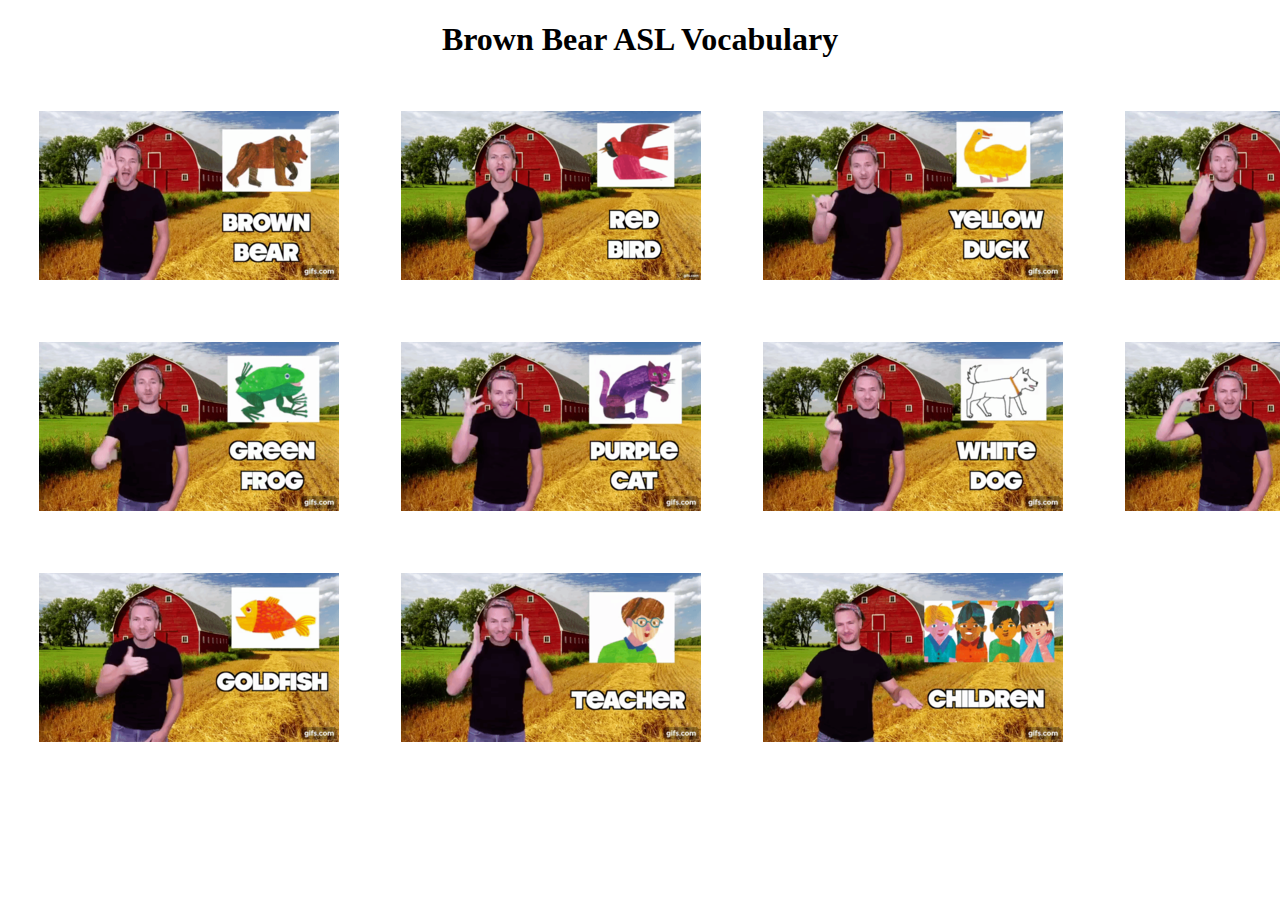
==== public/index.html @ 930a50ea "init commit" ====
<?xml version="1.0" encoding="US-ASCII"?>
<!DOCTYPE html PUBLIC "-//W3C//DTD XHTML 1.0 Strict//EN" "http://www.w3.org/TR/xhtml1/DTD/xhtml1-strict.dtd">
<html>
<head>
<title>Brown Bear ASL Vocabulary</title>
</head>
<body style="text-align: center;">
<h1>Brown Bear ASL Vocabulary</h1>
<div>
<img usemap="#photo_index" src="photo_index.png" style="border: 0;" alt="Image map" />
<map id="photo_index" name="photo_index">
  <area href="./html/01_brown_bear.html" shape="rect" coords="0,0,361,230" alt="" />
  <area href="./html/02_red_bird.html" shape="rect" coords="362,0,723,230" alt="" />
  <area href="./html/03_yellow_duck.html" shape="rect" coords="724,0,1085,230" alt="" />
  <area href="./html/04_blue_horse.html" shape="rect" coords="1086,0,1447,230" alt="" />
  <area href="./html/05_green_frog.html" shape="rect" coords="0,231,361,461" alt="" />
  <area href="./html/06_purple_cat.html" shape="rect" coords="362,231,723,461" alt="" />
  <area href="./html/07_white_dog.html" shape="rect" coords="724,231,1085,461" alt="" />
  <area href="./html/08_black_sheep.html" shape="rect" coords="1086,231,1447,461" alt="" />
  <area href="./html/09_gold_fish.html" shape="rect" coords="0,462,361,692" alt="" />
  <area href="./html/10_teacher.html" shape="rect" coords="362,462,723,692" alt="" />
  <area href="./html/11_children.html" shape="rect" coords="724,462,1085,692" alt="" />
</map>
</div>
</body>
</html>
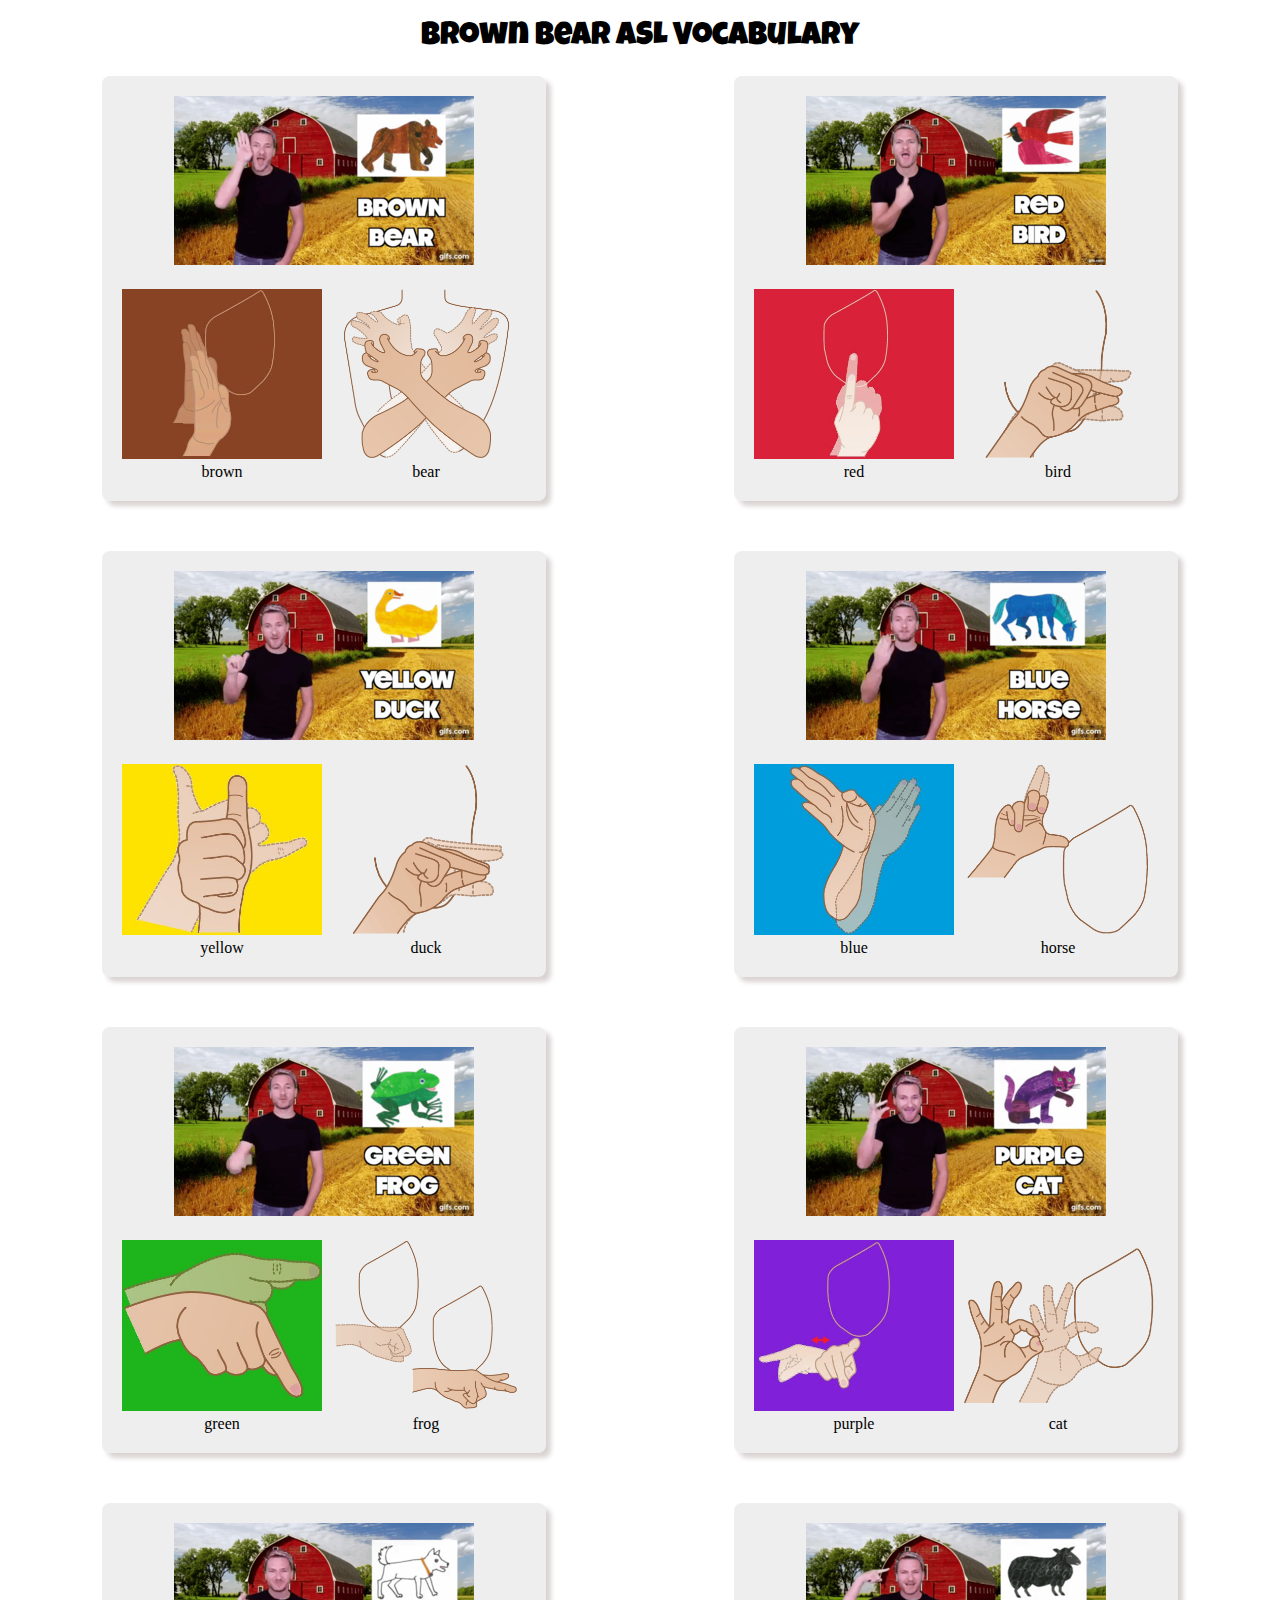
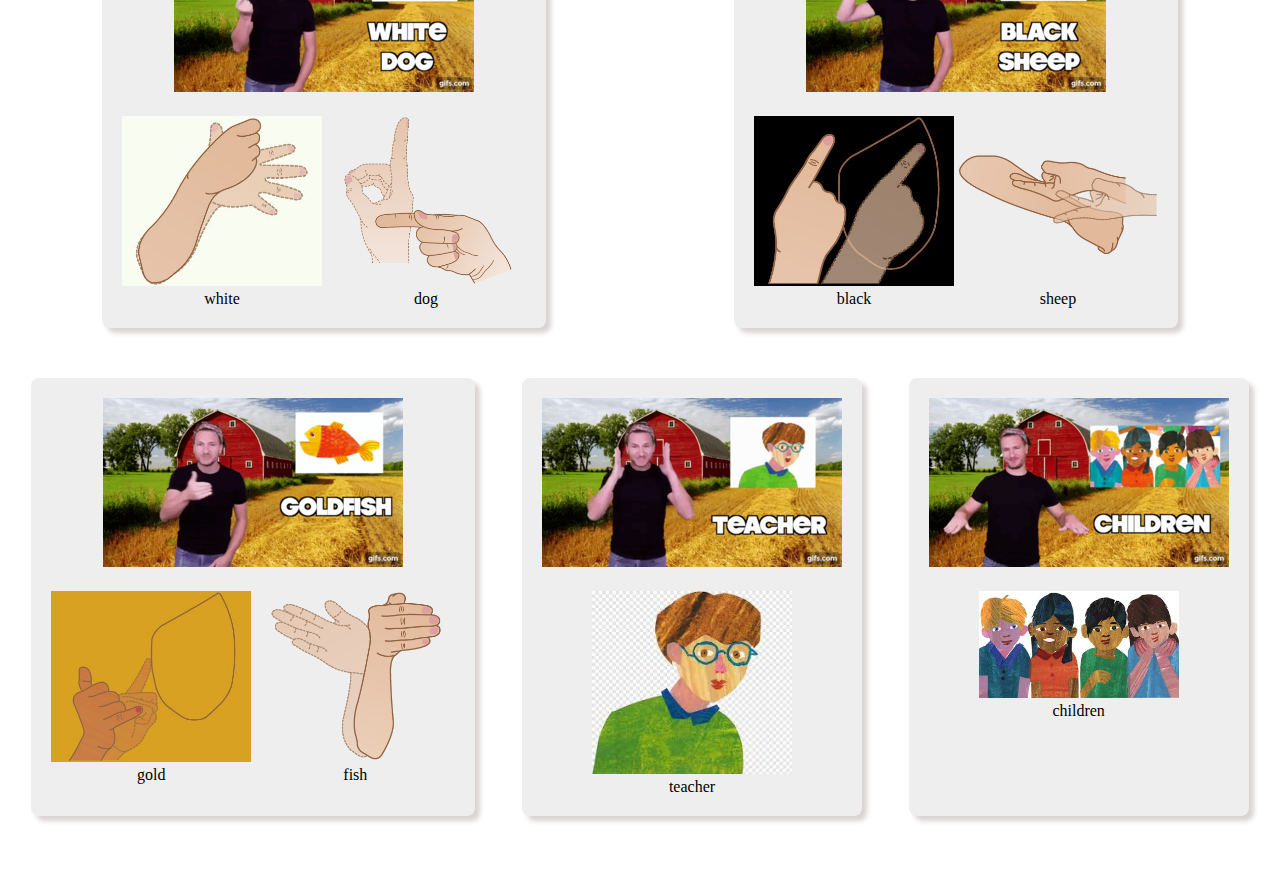
==== commit 72a6ac52: "added picture cards and fixed html" ====
--- a/public/index.html
+++ b/public/index.html
@@ -1,26 +1,235 @@
-<?xml version="1.0" encoding="US-ASCII"?>
-<!DOCTYPE html PUBLIC "-//W3C//DTD XHTML 1.0 Strict//EN" "http://www.w3.org/TR/xhtml1/DTD/xhtml1-strict.dtd">
-<html>
-<head>
+<!--?xml version="1.0" encoding="US-ASCII"?--><!DOCTYPE html><html><head>
 <title>Brown Bear ASL Vocabulary</title>
+<link href="https://fonts.googleapis.com/css2?family=Luckiest+Guy&display=swap" rel="stylesheet">
+<style>
+    #title {
+        font-family: 'Luckiest Guy', cursive;
+        font-weight: 100;
+    }
+    #main {
+        display: flex;
+        flex-flow: row wrap;
+        justify-content: space-around;	
+    }
+    .card {
+        padding: 20px;
+        padding-bottom: 20px;
+        border-radius: 8px;
+        background-color: #eee;
+        margin-bottom: 50px;
+        box-shadow: 5px 5px 5px #dad3d3;
+    }
+    .card > a > img {
+        margin-bottom: 20px;
+    }
+    
+    a:hover {
+        opacity: .6;
+    }
+    .lowerCard {
+        display: block;
+    }
+    .lowerCard > div {
+        display: inline-block;
+    }
+    .lowerCard > div > img {
+        width: 200px;
+    }
+    div > span {
+        display: block;
+    }
+</style>
+
 </head>
 <body style="text-align: center;">
-<h1>Brown Bear ASL Vocabulary</h1>
+<h1 id="title">Brown Bear ASL Vocabulary</h1>
 <div>
-<img usemap="#photo_index" src="photo_index.png" style="border: 0;" alt="Image map" />
-<map id="photo_index" name="photo_index">
-  <area href="./html/01_brown_bear.html" shape="rect" coords="0,0,361,230" alt="" />
-  <area href="./html/02_red_bird.html" shape="rect" coords="362,0,723,230" alt="" />
-  <area href="./html/03_yellow_duck.html" shape="rect" coords="724,0,1085,230" alt="" />
-  <area href="./html/04_blue_horse.html" shape="rect" coords="1086,0,1447,230" alt="" />
-  <area href="./html/05_green_frog.html" shape="rect" coords="0,231,361,461" alt="" />
-  <area href="./html/06_purple_cat.html" shape="rect" coords="362,231,723,461" alt="" />
-  <area href="./html/07_white_dog.html" shape="rect" coords="724,231,1085,461" alt="" />
-  <area href="./html/08_black_sheep.html" shape="rect" coords="1086,231,1447,461" alt="" />
-  <area href="./html/09_gold_fish.html" shape="rect" coords="0,462,361,692" alt="" />
-  <area href="./html/10_teacher.html" shape="rect" coords="362,462,723,692" alt="" />
-  <area href="./html/11_children.html" shape="rect" coords="724,462,1085,692" alt="" />
-</map>
+
+<div id="main">
+            
+            <div class="card">
+                <a href="./html/01_brown_bear.html">
+                    <img src="./img/01_brown_bear.png">
+                </a>
+                <div class="lowerCard">
+                    <div class="adjective">
+                        <img src="./img/brown.jpg">
+                        <span>brown</span>
+                    </div>
+                    <div class="noun">
+                        <img src="./img/bear.png">
+                        <span>bear</span>
+                    </div>               
+                </div>                
+            </div>
+            
+            
+            <div class="card">
+                <a href="./html/02_red_bird.html">
+                    <img src="./img/02_red_bird.png">
+                </a>
+                <div class="lowerCard">
+                    <div class="adjective">
+                        <img src="./img/red.jpg">
+                        <span>red</span>
+                    </div>
+                    <div class="noun">
+                        <img src="./img/bird.png">
+                        <span>bird</span>
+                    </div>               
+                </div>                
+            </div>
+            
+            
+            <div class="card">
+                <a href="./html/03_yellow_duck.html">
+                    <img src="./img/03_yellow_duck.png">
+                </a>
+                <div class="lowerCard">
+                    <div class="adjective">
+                        <img src="./img/yellow.jpg">
+                        <span>yellow</span>
+                    </div>
+                    <div class="noun">
+                        <img src="./img/duck.png">
+                        <span>duck</span>
+                    </div>               
+                </div>                
+            </div>
+            
+            
+            <div class="card">
+                <a href="./html/04_blue_horse.html">
+                    <img src="./img/04_blue_horse.png">
+                </a>
+                <div class="lowerCard">
+                    <div class="adjective">
+                        <img src="./img/blue.jpg">
+                        <span>blue</span>
+                    </div>
+                    <div class="noun">
+                        <img src="./img/horse.png">
+                        <span>horse</span>
+                    </div>               
+                </div>                
+            </div>
+            
+            
+            <div class="card">
+                <a href="./html/05_green_frog.html">
+                    <img src="./img/05_green_frog.png">
+                </a>
+                <div class="lowerCard">
+                    <div class="adjective">
+                        <img src="./img/green.jpg">
+                        <span>green</span>
+                    </div>
+                    <div class="noun">
+                        <img src="./img/frog.png">
+                        <span>frog</span>
+                    </div>               
+                </div>                
+            </div>
+            
+            
+            <div class="card">
+                <a href="./html/06_purple_cat.html">
+                    <img src="./img/06_purple_cat.png">
+                </a>
+                <div class="lowerCard">
+                    <div class="adjective">
+                        <img src="./img/purple.jpg">
+                        <span>purple</span>
+                    </div>
+                    <div class="noun">
+                        <img src="./img/cat.png">
+                        <span>cat</span>
+                    </div>               
+                </div>                
+            </div>
+            
+            
+            <div class="card">
+                <a href="./html/07_white_dog.html">
+                    <img src="./img/07_white_dog.png">
+                </a>
+                <div class="lowerCard">
+                    <div class="adjective">
+                        <img src="./img/white.jpg">
+                        <span>white</span>
+                    </div>
+                    <div class="noun">
+                        <img src="./img/dog.png">
+                        <span>dog</span>
+                    </div>               
+                </div>                
+            </div>
+            
+            
+            <div class="card">
+                <a href="./html/08_black_sheep.html">
+                    <img src="./img/08_black_sheep.png">
+                </a>
+                <div class="lowerCard">
+                    <div class="adjective">
+                        <img src="./img/black.jpg">
+                        <span>black</span>
+                    </div>
+                    <div class="noun">
+                        <img src="./img/sheep.png">
+                        <span>sheep</span>
+                    </div>               
+                </div>                
+            </div>
+            
+            
+            <div class="card">
+                <a href="./html/09_gold_fish.html">
+                    <img src="./img/09_gold_fish.png">
+                </a>
+                <div class="lowerCard">
+                    <div class="adjective">
+                        <img src="./img/gold.jpg">
+                        <span>gold</span>
+                    </div>
+                    <div class="noun">
+                        <img src="./img/fish.png">
+                        <span>fish</span>
+                    </div>               
+                </div>                
+            </div>
+            
+            
+            <div class="card">
+                <a href="./html/10_teacher.html">
+                    <img src="./img/10_teacher.png">
+                </a>
+                <div class="lowerCard">
+                    <div class="adjective">
+                        <img src="./img/teacher.jpg">
+                        <span>teacher</span>
+                    </div>
+               
+                </div>                
+            </div>
+            
+            
+            <div class="card">
+                <a href="./html/11_children.html">
+                    <img src="./img/11_children.png">
+                </a>
+                <div class="lowerCard">
+                    <div class="adjective">
+                        <img src="./img/children.jpg">
+                        <span>children</span>
+                    </div>
+             
+                </div>                
+            </div>
+            </div>
 </div>
-</body>
-</html>
+
+
+
+
+</body></html>
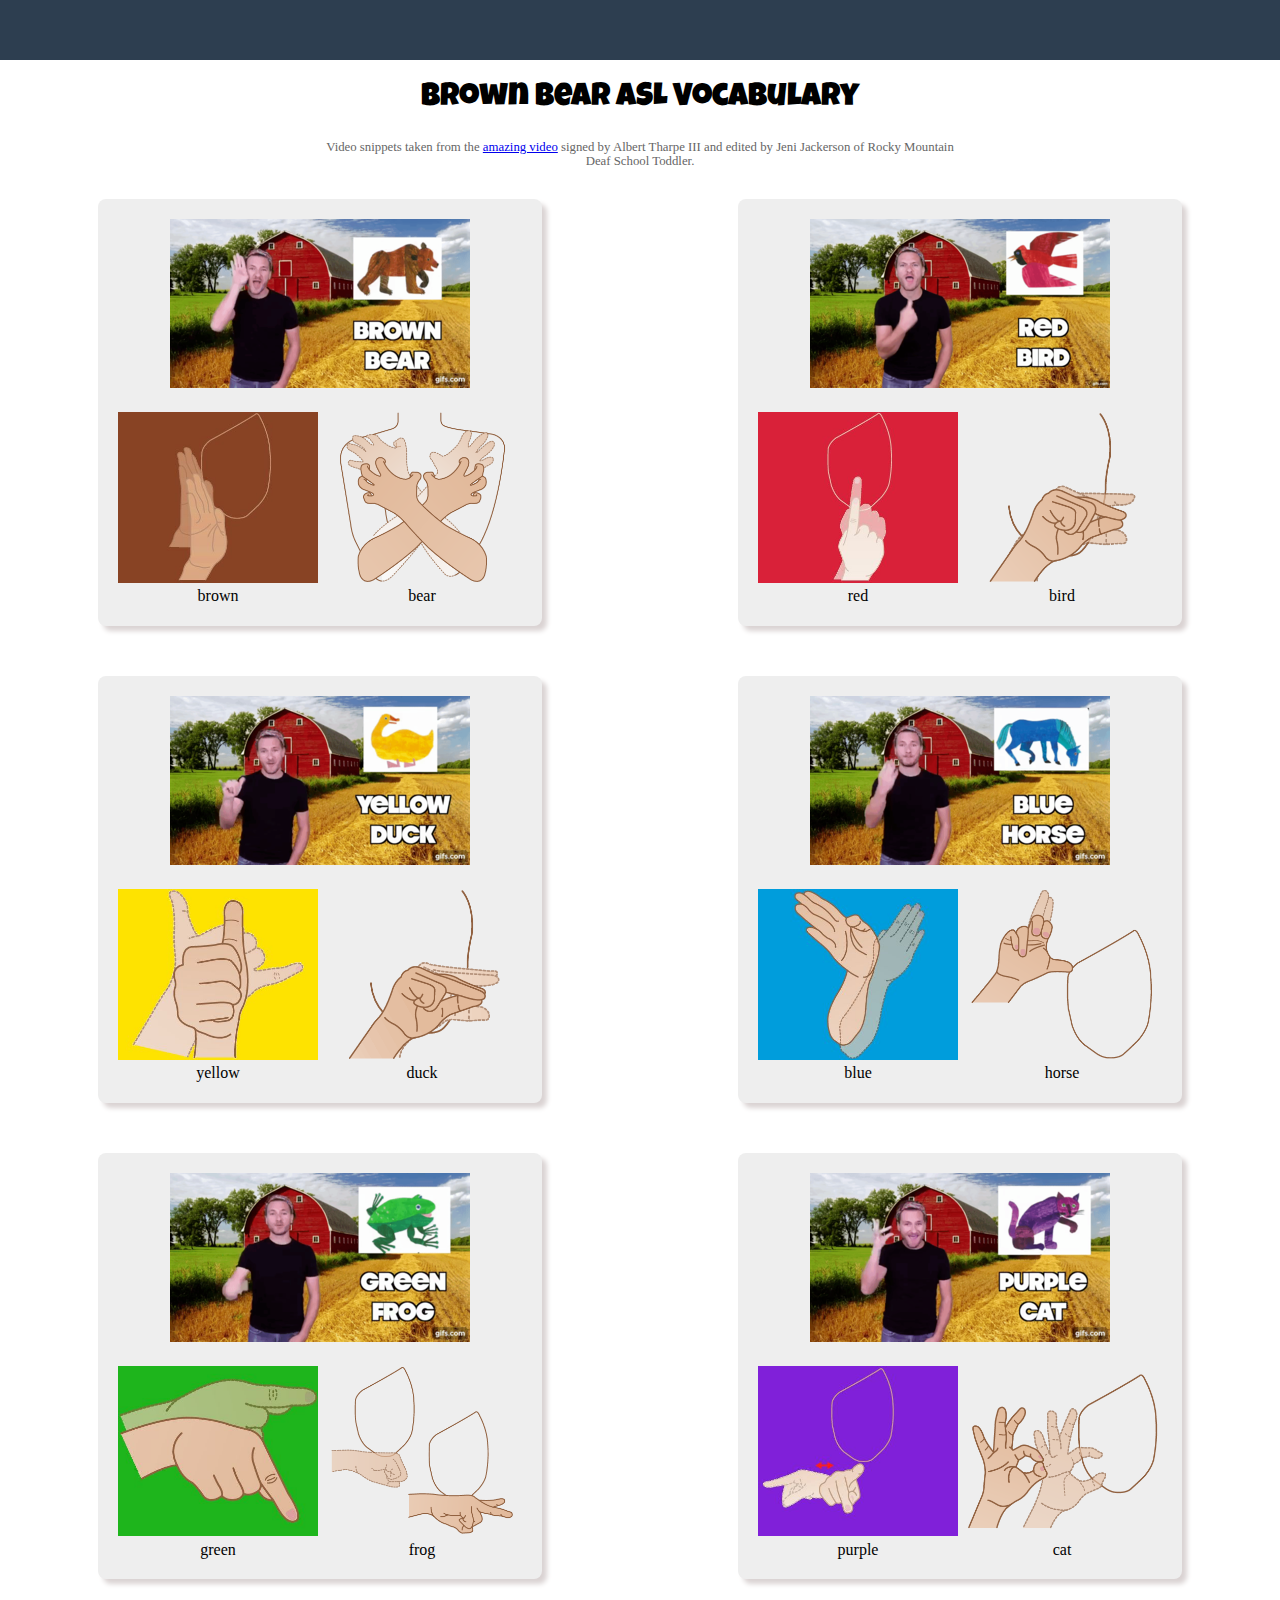
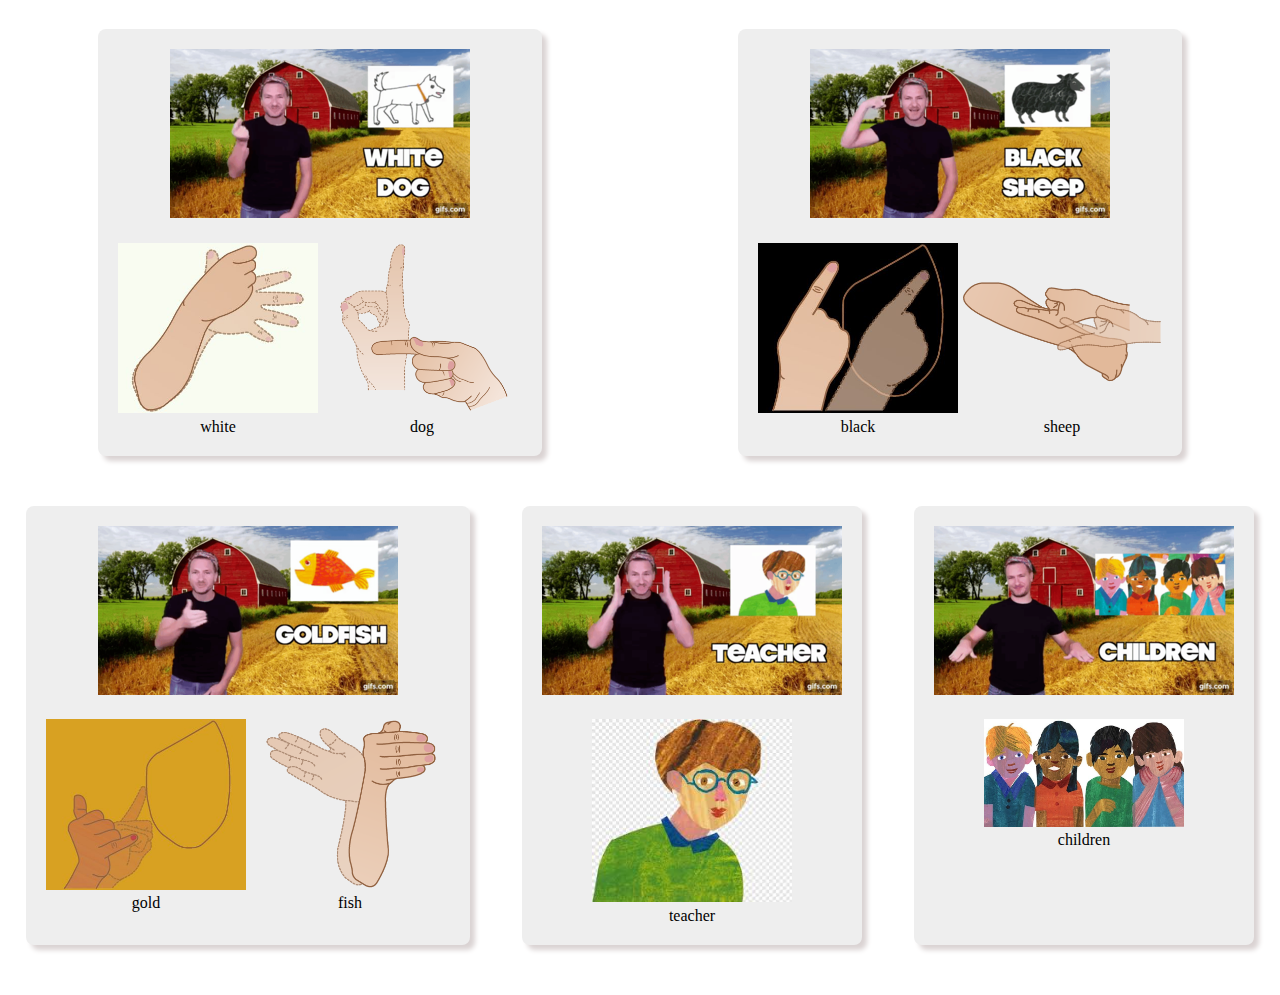
==== commit 5364be15: "credits" ====
--- a/public/index.html
+++ b/public/index.html
@@ -1,11 +1,24 @@
 <!--?xml version="1.0" encoding="US-ASCII"?--><!DOCTYPE html><html><head>
 <title>Brown Bear ASL Vocabulary</title>
 <link href="https://fonts.googleapis.com/css2?family=Luckiest+Guy&display=swap" rel="stylesheet">
+<link href="./normalize.css" rel="stylesheet">
 <style>
+    #navbar {
+        height: 60px;
+        background-color: #2d3e50;
+        width: 100%;
+    }
     #title {
         font-family: 'Luckiest Guy', cursive;
         font-weight: 100;
     }
+    #intro {
+        font-size: .8rem;
+        width: 50%;
+        color: #666;
+        margin: 0 auto;
+        margin-bottom: 30px;
+        }
     #main {
         display: flex;
         flex-flow: row wrap;
@@ -42,8 +55,11 @@
 
 </head>
 <body style="text-align: center;">
+
+<div id="navbar"></div>
+
 <h1 id="title">Brown Bear ASL Vocabulary</h1>
-<div>
+<div id="intro">Video snippets taken from the <a href="https://www.youtube.com/watch?v=Xix6P-dd6Os" target="_blank">amazing video</a> signed by Albert Tharpe III and edited by Jeni Jackerson of Rocky Mountain Deaf School Toddler.</div>
 
 <div id="main">
             
@@ -227,7 +243,6 @@
                 </div>                
             </div>
             </div>
-</div>
 
 
 
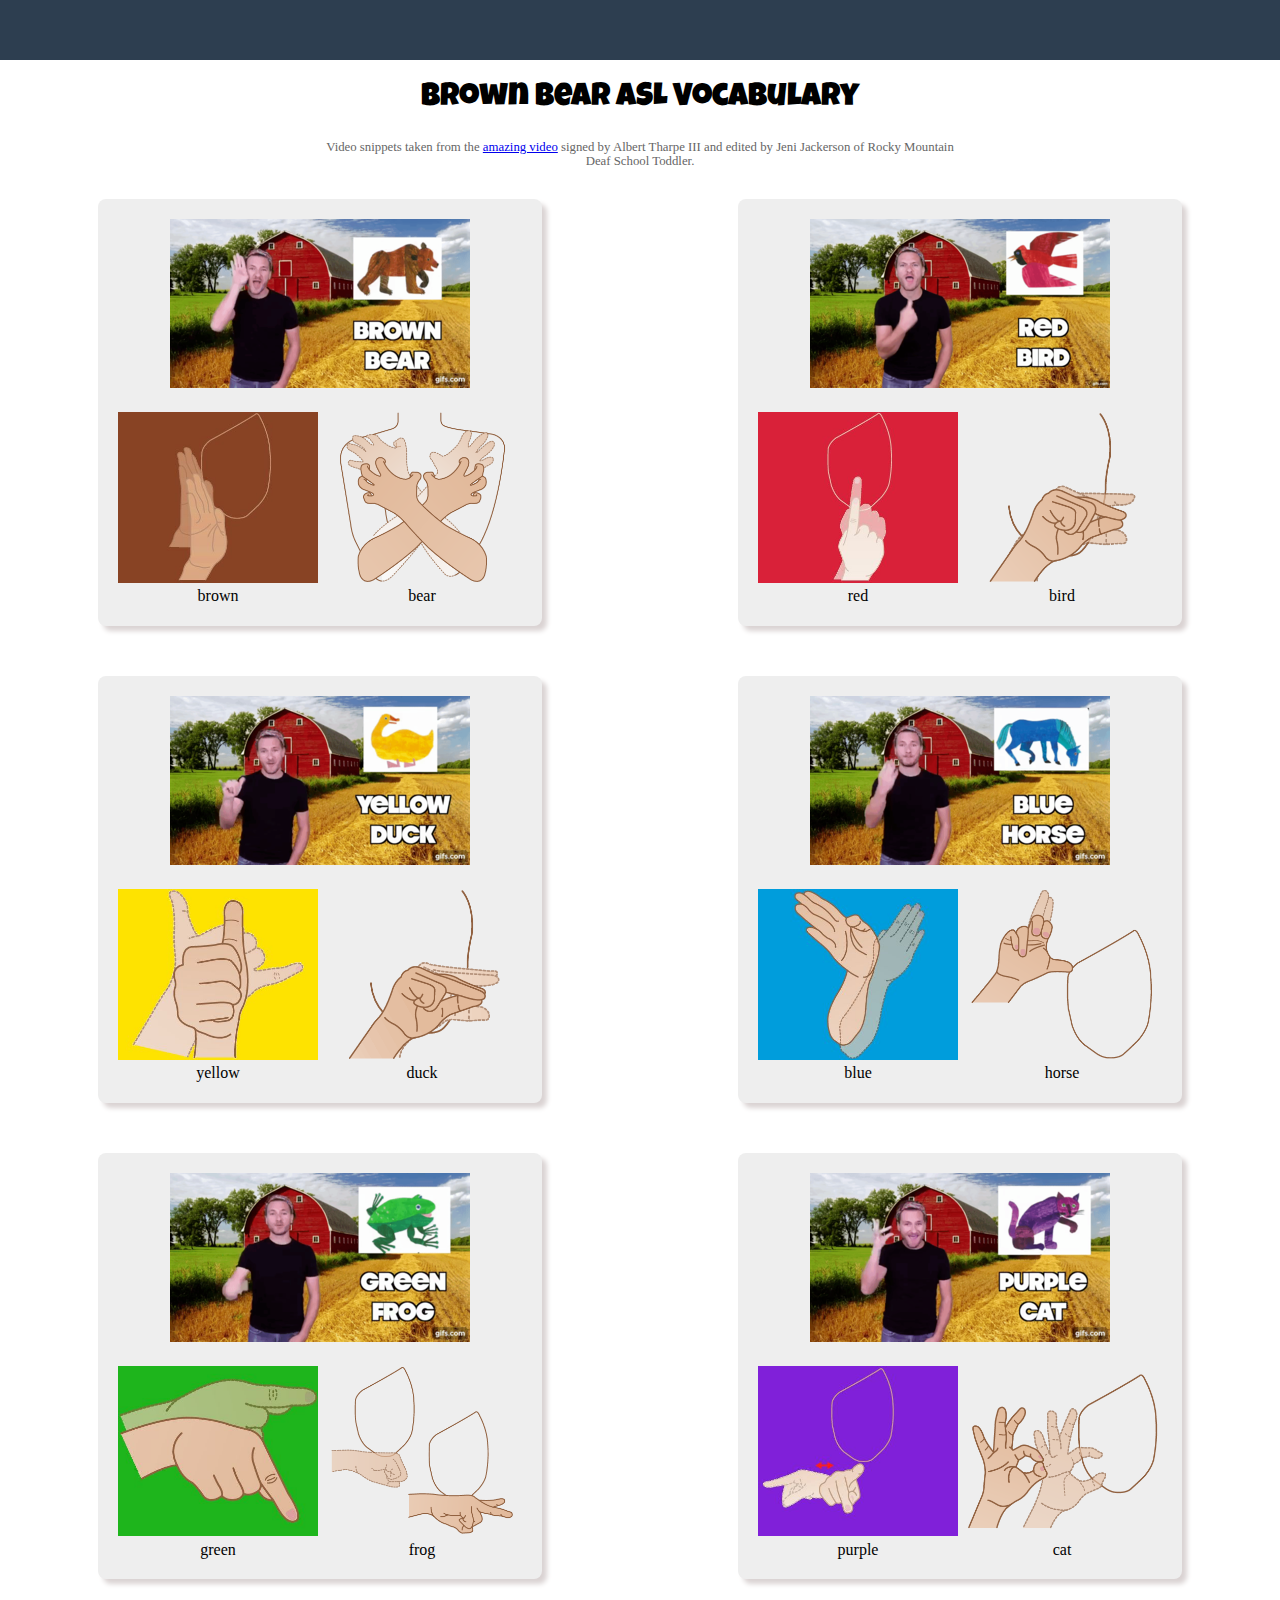
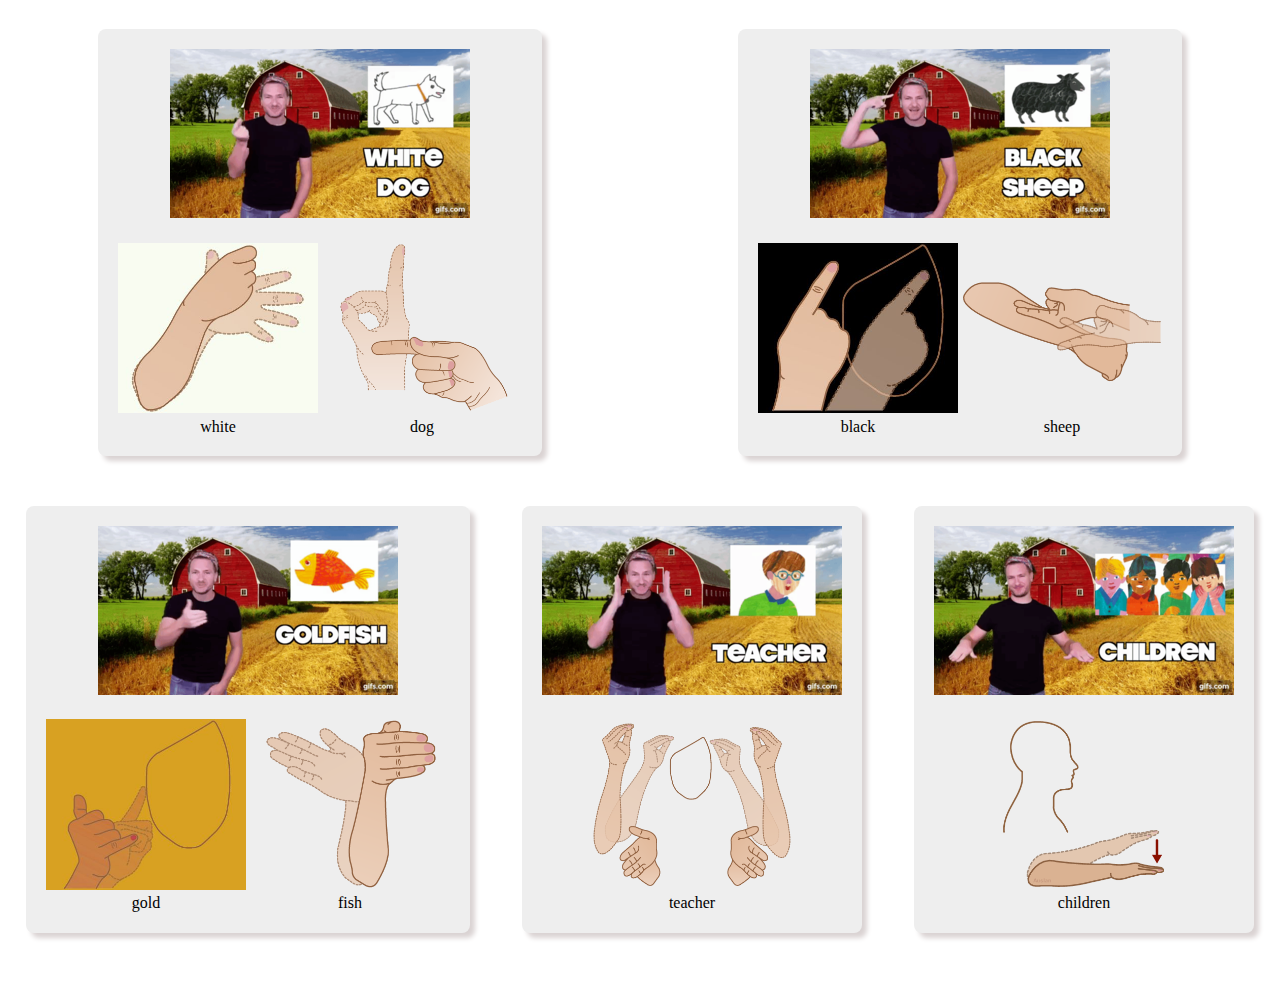
==== commit f5b5dd47: "changed pics for teacher and children to their signs:" ====
--- a/public/index.html
+++ b/public/index.html
@@ -222,7 +222,7 @@
                 </a>
                 <div class="lowerCard">
                     <div class="adjective">
-                        <img src="./img/teacher.jpg">
+                        <img src="./img/teacher.png">
                         <span>teacher</span>
                     </div>
                
@@ -236,7 +236,7 @@
                 </a>
                 <div class="lowerCard">
                     <div class="adjective">
-                        <img src="./img/children.jpg">
+                        <img src="./img/children.png">
                         <span>children</span>
                     </div>
              
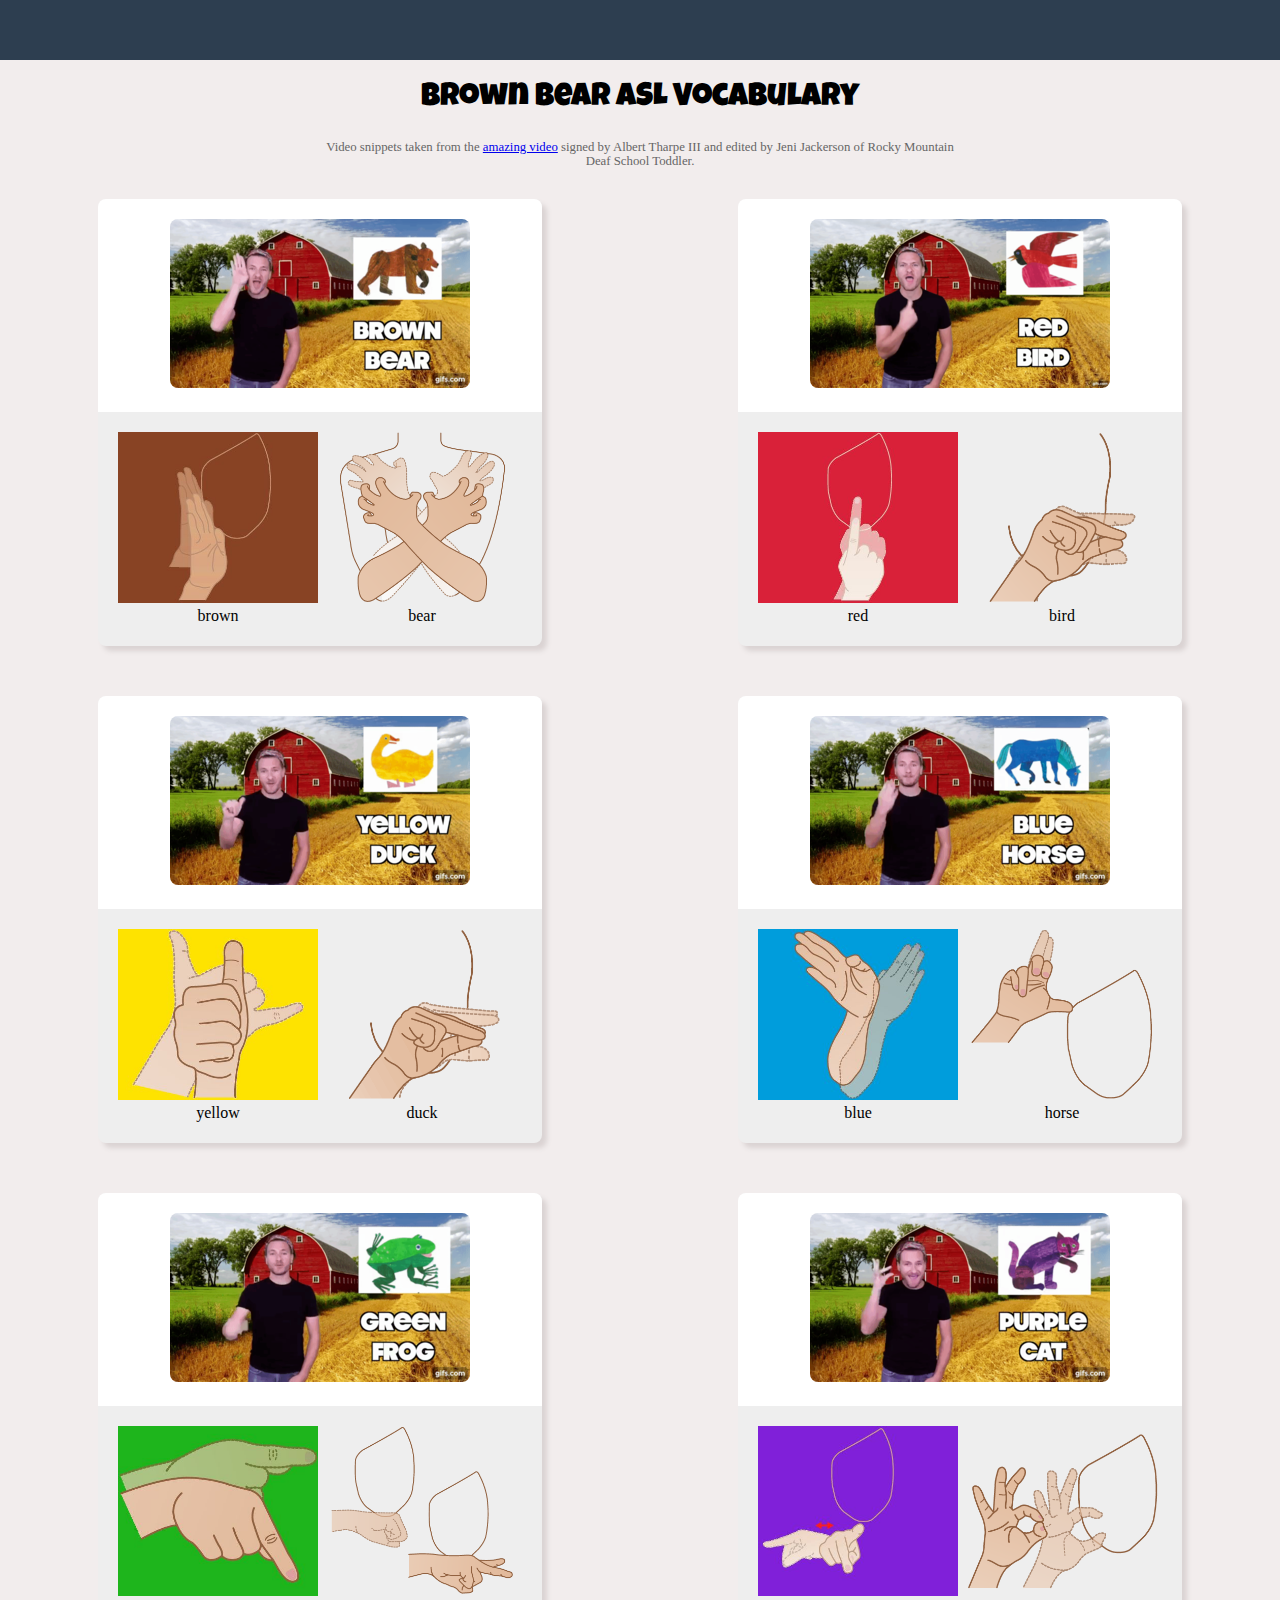
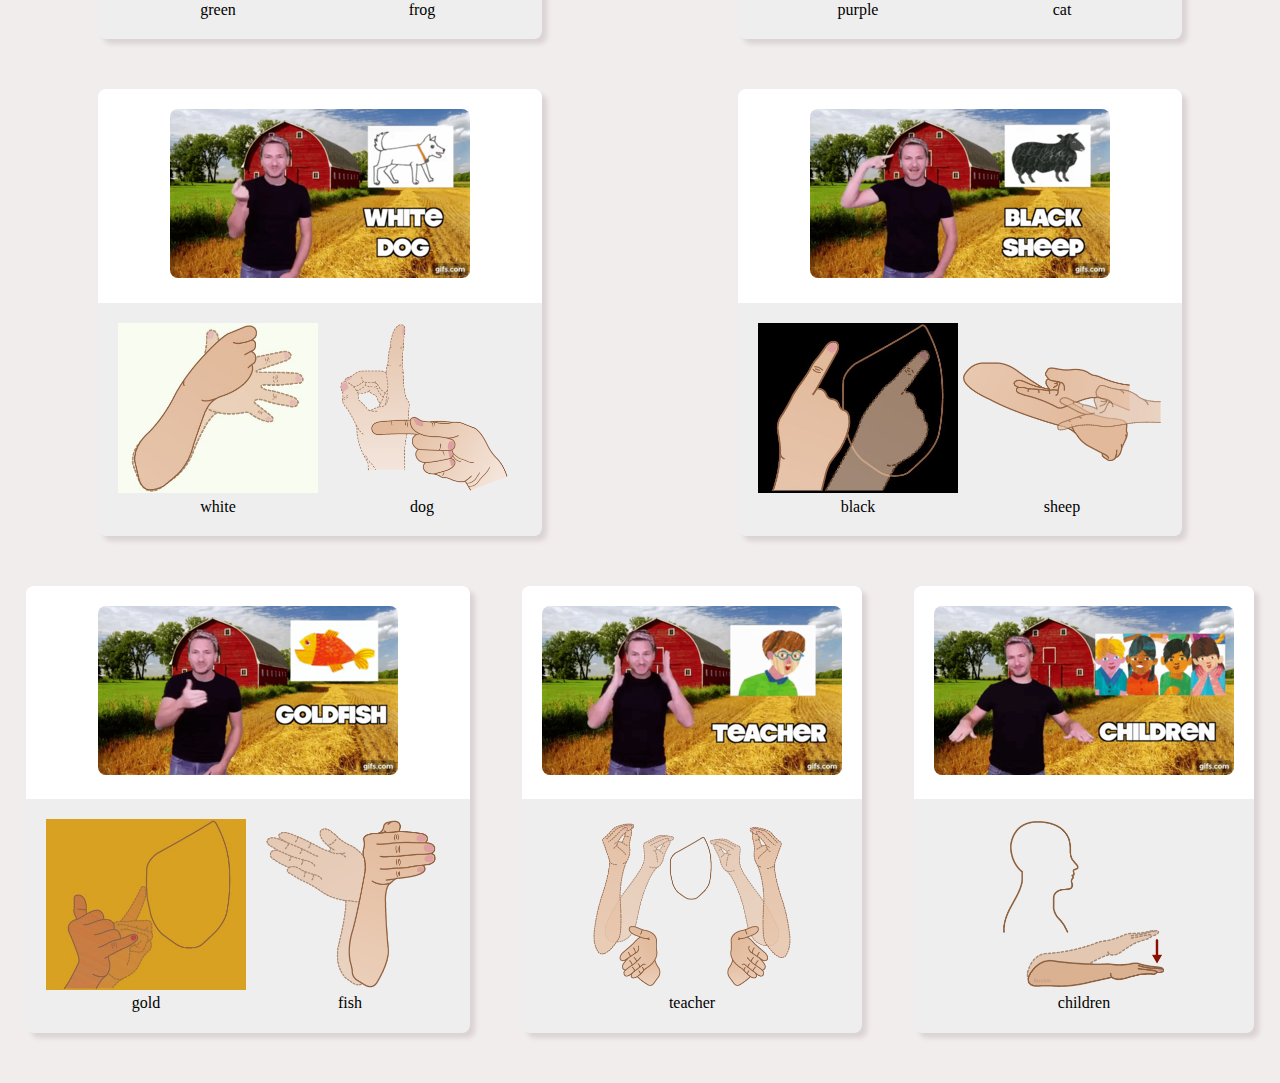
==== commit 19be1044: "style upd" ====
--- a/public/index.html
+++ b/public/index.html
@@ -3,6 +3,9 @@
 <link href="https://fonts.googleapis.com/css2?family=Luckiest+Guy&display=swap" rel="stylesheet">
 <link href="./normalize.css" rel="stylesheet">
 <style>
+    body {
+        background-color: #f2eded;
+    }
     #navbar {
         height: 60px;
         background-color: #2d3e50;
@@ -31,6 +34,7 @@
         background-color: #eee;
         margin-bottom: 50px;
         box-shadow: 5px 5px 5px #dad3d3;
+        min-width: 300px;
     }
     .card > a > img {
         margin-bottom: 20px;
@@ -39,8 +43,22 @@
     a:hover {
         opacity: .6;
     }
+    .upperCard {
+        background-color: #ffffff;
+        margin-left: -20px;
+        margin-right: -20px;
+        padding-bottom: 20px;
+        margin-top: -20px;
+        padding-top: 20px;
+        border-top-left-radius: 8px;
+        border-top-right-radius: 8px;
+    }
+    .upperCard > a > img {
+        border-radius: 8px;
+    }
     .lowerCard {
         display: block;
+        padding-top: 20px;
     }
     .lowerCard > div {
         display: inline-block;
@@ -64,9 +82,11 @@
 <div id="main">
             
             <div class="card">
-                <a href="./html/01_brown_bear.html">
-                    <img src="./img/01_brown_bear.png">
-                </a>
+                <div class="upperCard">
+                    <a href="./html/01_brown_bear.html">
+                        <img src="./img/01_brown_bear.png">
+                    </a>
+                </div>
                 <div class="lowerCard">
                     <div class="adjective">
                         <img src="./img/brown.jpg">
@@ -81,9 +101,11 @@
             
             
             <div class="card">
-                <a href="./html/02_red_bird.html">
-                    <img src="./img/02_red_bird.png">
-                </a>
+               <div class="upperCard">
+                    <a href="./html/02_red_bird.html">
+                        <img src="./img/02_red_bird.png">
+                    </a>
+                </div>
                 <div class="lowerCard">
                     <div class="adjective">
                         <img src="./img/red.jpg">
@@ -97,10 +119,12 @@
             </div>
             
             
-            <div class="card">
-                <a href="./html/03_yellow_duck.html">
-                    <img src="./img/03_yellow_duck.png">
-                </a>
+                <div class="card">
+                <div class="upperCard">
+                    <a href="./html/03_yellow_duck.html">
+                        <img src="./img/03_yellow_duck.png">
+                    </a>
+                </div>
                 <div class="lowerCard">
                     <div class="adjective">
                         <img src="./img/yellow.jpg">
@@ -115,9 +139,11 @@
             
             
             <div class="card">
-                <a href="./html/04_blue_horse.html">
-                    <img src="./img/04_blue_horse.png">
-                </a>
+                <div class="upperCard">
+                    <a href="./html/04_blue_horse.html">
+                        <img src="./img/04_blue_horse.png">
+                    </a>
+                </div>
                 <div class="lowerCard">
                     <div class="adjective">
                         <img src="./img/blue.jpg">
@@ -132,9 +158,11 @@
             
             
             <div class="card">
-                <a href="./html/05_green_frog.html">
-                    <img src="./img/05_green_frog.png">
-                </a>
+                <div class="upperCard">
+                    <a href="./html/05_green_frog.html">
+                        <img src="./img/05_green_frog.png">
+                    </a>
+                </div> 
                 <div class="lowerCard">
                     <div class="adjective">
                         <img src="./img/green.jpg">
@@ -149,9 +177,11 @@
             
             
             <div class="card">
-                <a href="./html/06_purple_cat.html">
-                    <img src="./img/06_purple_cat.png">
-                </a>
+                <div class="upperCard">
+                    <a href="./html/06_purple_cat.html">
+                        <img src="./img/06_purple_cat.png">
+                    </a>
+                </div>
                 <div class="lowerCard">
                     <div class="adjective">
                         <img src="./img/purple.jpg">
@@ -166,9 +196,11 @@
             
             
             <div class="card">
-                <a href="./html/07_white_dog.html">
-                    <img src="./img/07_white_dog.png">
-                </a>
+                <div class="upperCard">
+                    <a href="./html/07_white_dog.html">
+                        <img src="./img/07_white_dog.png">
+                    </a>
+                </div>
                 <div class="lowerCard">
                     <div class="adjective">
                         <img src="./img/white.jpg">
@@ -183,9 +215,11 @@
             
             
             <div class="card">
-                <a href="./html/08_black_sheep.html">
-                    <img src="./img/08_black_sheep.png">
-                </a>
+                <div class="upperCard">
+                    <a href="./html/08_black_sheep.html">
+                        <img src="./img/08_black_sheep.png">
+                    </a>
+                </div>
                 <div class="lowerCard">
                     <div class="adjective">
                         <img src="./img/black.jpg">
@@ -200,9 +234,11 @@
             
             
             <div class="card">
-                <a href="./html/09_gold_fish.html">
-                    <img src="./img/09_gold_fish.png">
-                </a>
+                <div class="upperCard">
+                    <a href="./html/09_gold_fish.html">
+                        <img src="./img/09_gold_fish.png">
+                    </a>
+                </div>
                 <div class="lowerCard">
                     <div class="adjective">
                         <img src="./img/gold.jpg">
@@ -217,9 +253,11 @@
             
             
             <div class="card">
-                <a href="./html/10_teacher.html">
-                    <img src="./img/10_teacher.png">
-                </a>
+                <div class="upperCard">
+                    <a href="./html/10_teacher.html">
+                        <img src="./img/10_teacher.png">
+                    </a>
+                </div>
                 <div class="lowerCard">
                     <div class="adjective">
                         <img src="./img/teacher.png">
@@ -231,9 +269,11 @@
             
             
             <div class="card">
-                <a href="./html/11_children.html">
-                    <img src="./img/11_children.png">
-                </a>
+                <div class="upperCard">
+                    <a href="./html/11_children.html">
+                        <img src="./img/11_children.png">
+                    </a>
+                </div>
                 <div class="lowerCard">
                     <div class="adjective">
                         <img src="./img/children.png">
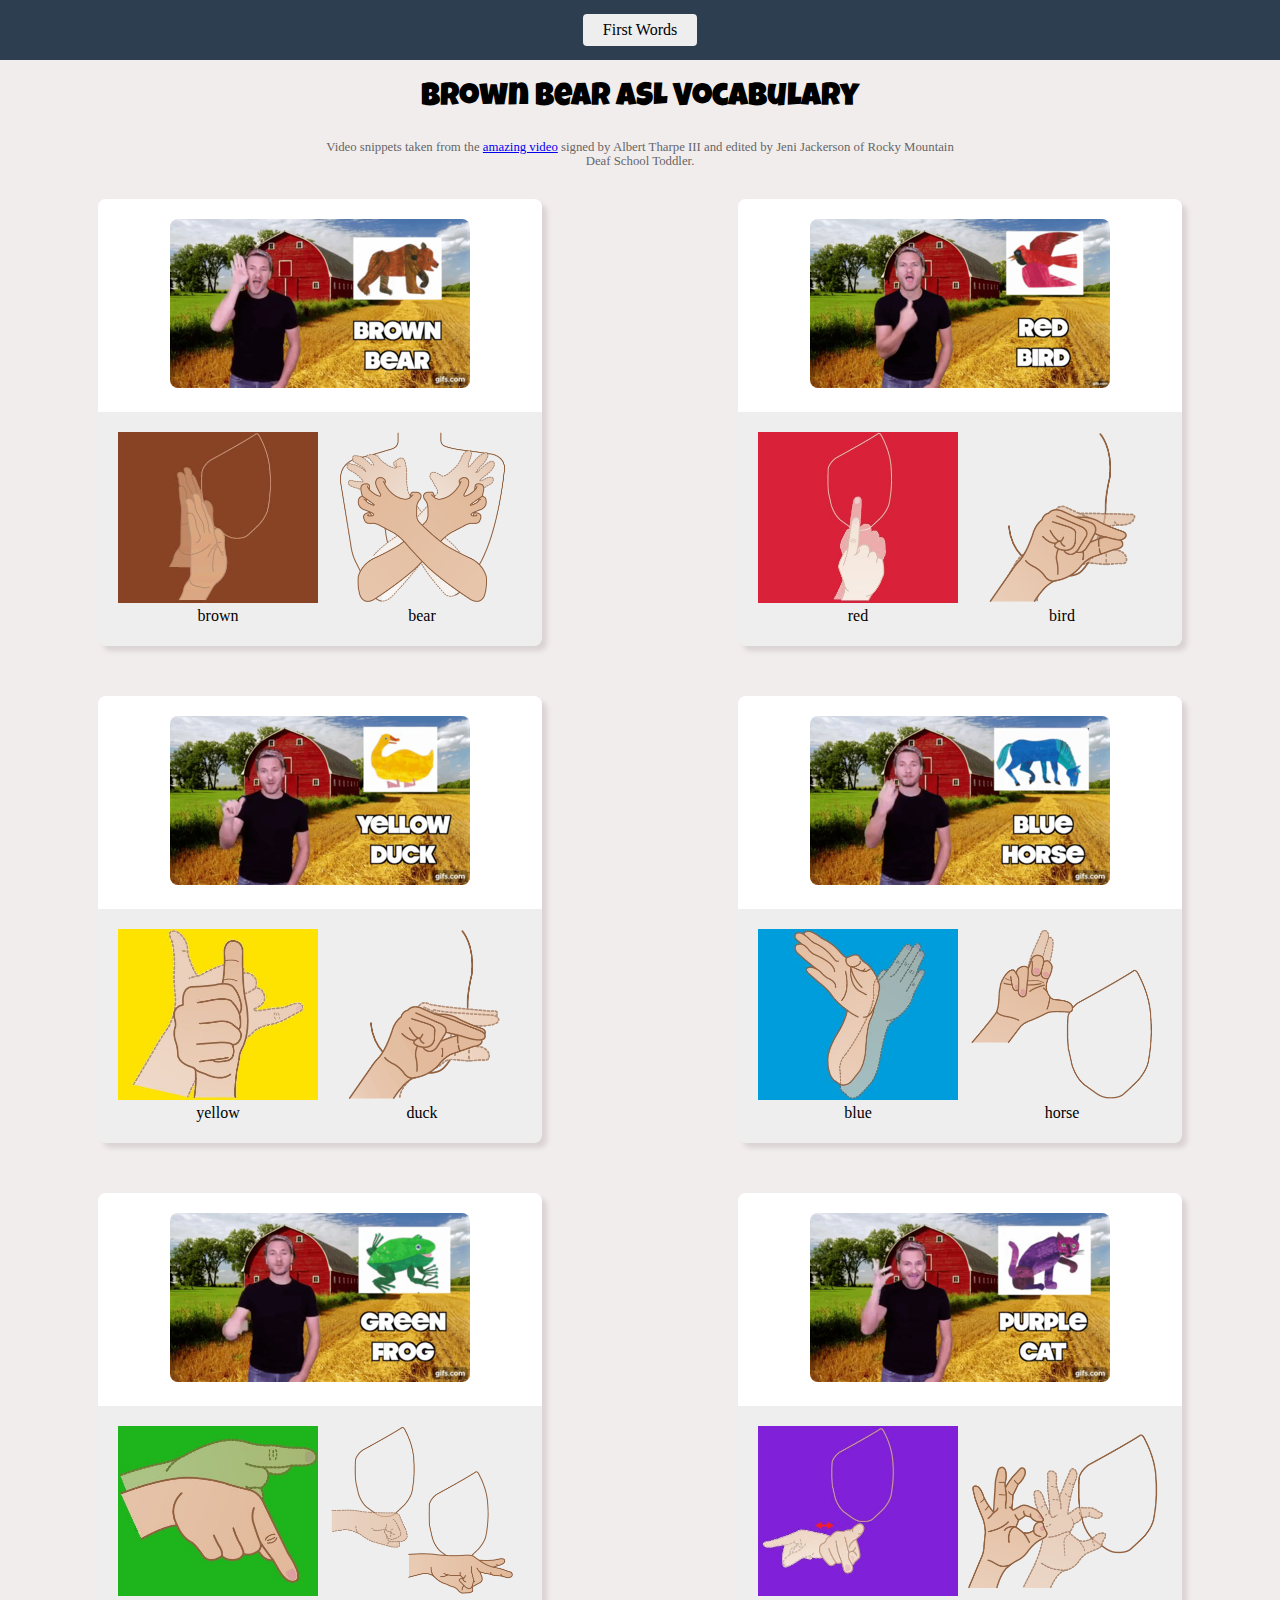
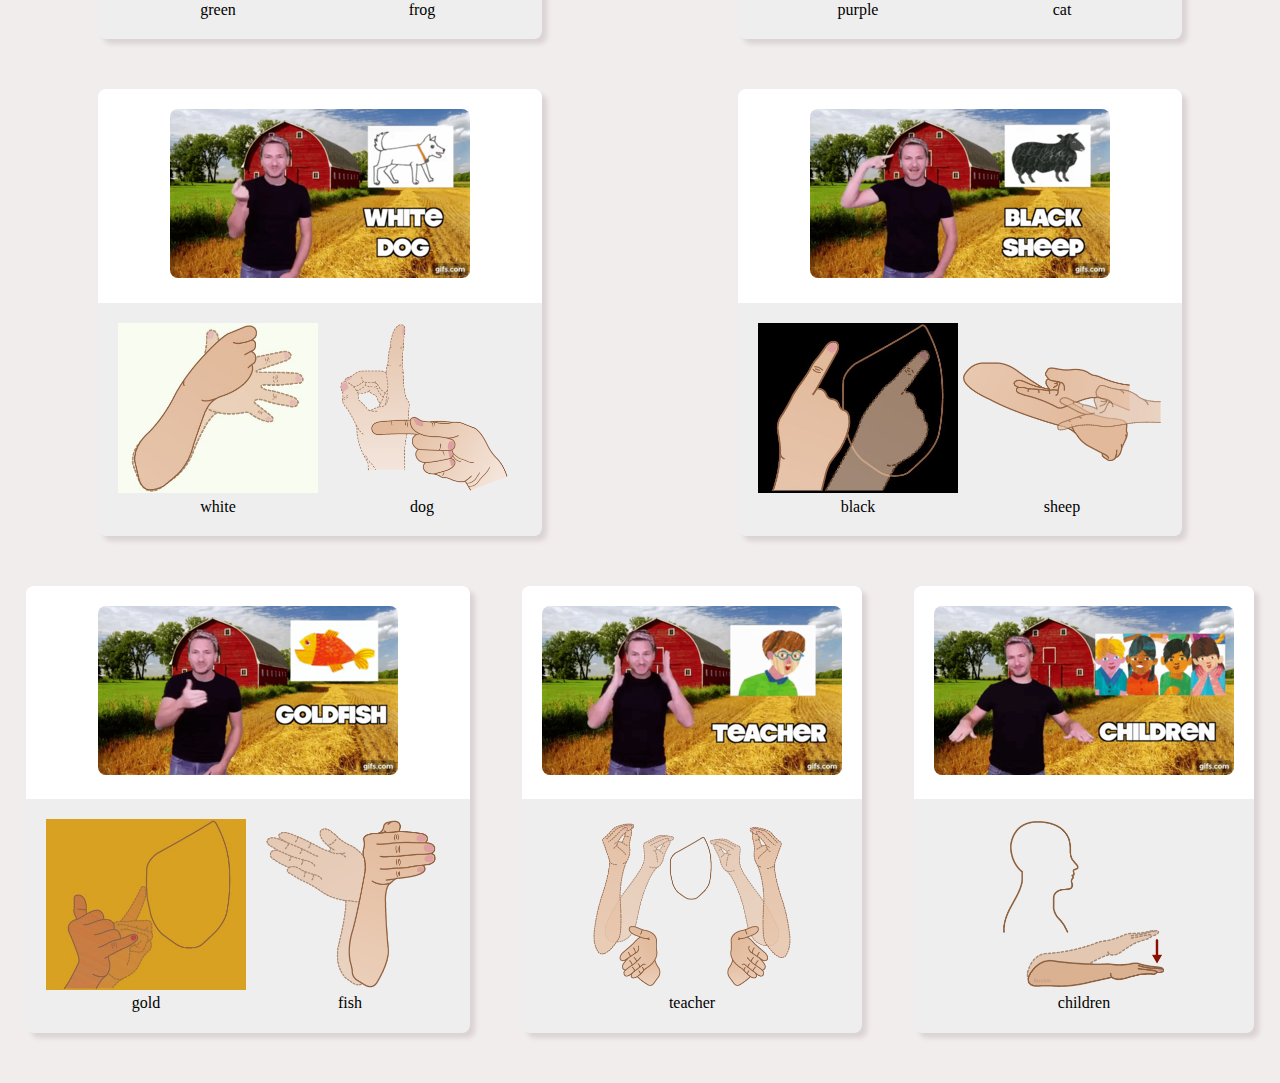
==== commit 18a6470b: "first words" ====
--- a/public/index.html
+++ b/public/index.html
@@ -1,85 +1,21 @@
-<!--?xml version="1.0" encoding="US-ASCII"?--><!DOCTYPE html><html><head>
+<!DOCTYPE html><html>
+<head>
 <title>Brown Bear ASL Vocabulary</title>
 <link href="https://fonts.googleapis.com/css2?family=Luckiest+Guy&display=swap" rel="stylesheet">
 <link href="./normalize.css" rel="stylesheet">
-<style>
-    body {
-        background-color: #f2eded;
-    }
-    #navbar {
-        height: 60px;
-        background-color: #2d3e50;
-        width: 100%;
-    }
-    #title {
-        font-family: 'Luckiest Guy', cursive;
-        font-weight: 100;
-    }
-    #intro {
-        font-size: .8rem;
-        width: 50%;
-        color: #666;
-        margin: 0 auto;
-        margin-bottom: 30px;
-        }
-    #main {
-        display: flex;
-        flex-flow: row wrap;
-        justify-content: space-around;	
-    }
-    .card {
-        padding: 20px;
-        padding-bottom: 20px;
-        border-radius: 8px;
-        background-color: #eee;
-        margin-bottom: 50px;
-        box-shadow: 5px 5px 5px #dad3d3;
-        min-width: 300px;
-    }
-    .card > a > img {
-        margin-bottom: 20px;
-    }
-    
-    a:hover {
-        opacity: .6;
-    }
-    .upperCard {
-        background-color: #ffffff;
-        margin-left: -20px;
-        margin-right: -20px;
-        padding-bottom: 20px;
-        margin-top: -20px;
-        padding-top: 20px;
-        border-top-left-radius: 8px;
-        border-top-right-radius: 8px;
-    }
-    .upperCard > a > img {
-        border-radius: 8px;
-    }
-    .lowerCard {
-        display: block;
-        padding-top: 20px;
-    }
-    .lowerCard > div {
-        display: inline-block;
-    }
-    .lowerCard > div > img {
-        width: 200px;
-    }
-    div > span {
-        display: block;
-    }
-</style>
+<link href="./style.css" rel="stylesheet">
+</head>
 
-</head>
-<body style="text-align: center;">
+<body>
+    <div id="navbar">
+        <div class="btn"><a href="./html/first_words.html">First Words</a>
+        </div>
+    </div>
 
-<div id="navbar"></div>
+    <h1 id="title">Brown Bear ASL Vocabulary</h1>
+    <div id="intro">Video snippets taken from the <a href="https://www.youtube.com/watch?v=Xix6P-dd6Os" target="_blank">amazing video</a> signed by Albert Tharpe III and edited by Jeni Jackerson of Rocky Mountain Deaf School Toddler.</div>
 
-<h1 id="title">Brown Bear ASL Vocabulary</h1>
-<div id="intro">Video snippets taken from the <a href="https://www.youtube.com/watch?v=Xix6P-dd6Os" target="_blank">amazing video</a> signed by Albert Tharpe III and edited by Jeni Jackerson of Rocky Mountain Deaf School Toddler.</div>
-
-<div id="main">
+    <div id="main">
             
             <div class="card">
                 <div class="upperCard">
@@ -282,9 +218,7 @@
              
                 </div>                
             </div>
-            </div>
-
-
-
-
-</body></html>
+            
+     </div>
+    </body>
+</html>
--- a/public/style.css
+++ b/public/style.css
@@ -0,0 +1,86 @@
+body {
+    background-color: #f2eded;
+    text-align: center;
+}
+#navbar {
+    height: 60px;
+    background-color: #2d3e50;
+    width: 100%;
+    display: flex;
+    flex-flow: row wrap;
+    justify-content: space-around;	  
+    align-items: center;
+}
+#navbar > .btn  {
+    background-color: #eee;
+    padding: 7px;
+    border-radius: 4px;
+    color: black;
+    padding-right: 20px;
+    padding-left: 20px;
+}
+#navbar > .btn:hover {
+    background-color: #999;
+}
+#navbar > div > a { 
+    text-decoration:none;
+    color: black;
+}
+#title {
+    font-family: 'Luckiest Guy', cursive;
+    font-weight: 100;
+}
+#intro {
+    font-size: .8rem;
+    width: 50%;
+    color: #666;
+    margin: 0 auto;
+    margin-bottom: 30px;
+    }
+#main {
+    display: flex;
+    flex-flow: row wrap;
+    justify-content: space-around;	
+}
+.card {
+    padding: 20px;
+    padding-bottom: 20px;
+    border-radius: 8px;
+    background-color: #eee;
+    margin-bottom: 50px;
+    box-shadow: 5px 5px 5px #dad3d3;
+    min-width: 300px;
+}
+.card > a > img {
+    margin-bottom: 20px;
+}
+
+a:hover {
+    opacity: .6;
+}
+.upperCard {
+    background-color: #ffffff;
+    margin-left: -20px;
+    margin-right: -20px;
+    padding-bottom: 20px;
+    margin-top: -20px;
+    padding-top: 20px;
+    border-top-left-radius: 8px;
+    border-top-right-radius: 8px;
+}
+.upperCard > a > img {
+    border-radius: 8px;
+}
+.lowerCard {
+    display: block;
+    padding-top: 20px;
+}
+.lowerCard > div {
+    display: inline-block;
+}
+.lowerCard > div > img {
+    width: 200px;
+}
+div > span {
+    display: block;
+}
